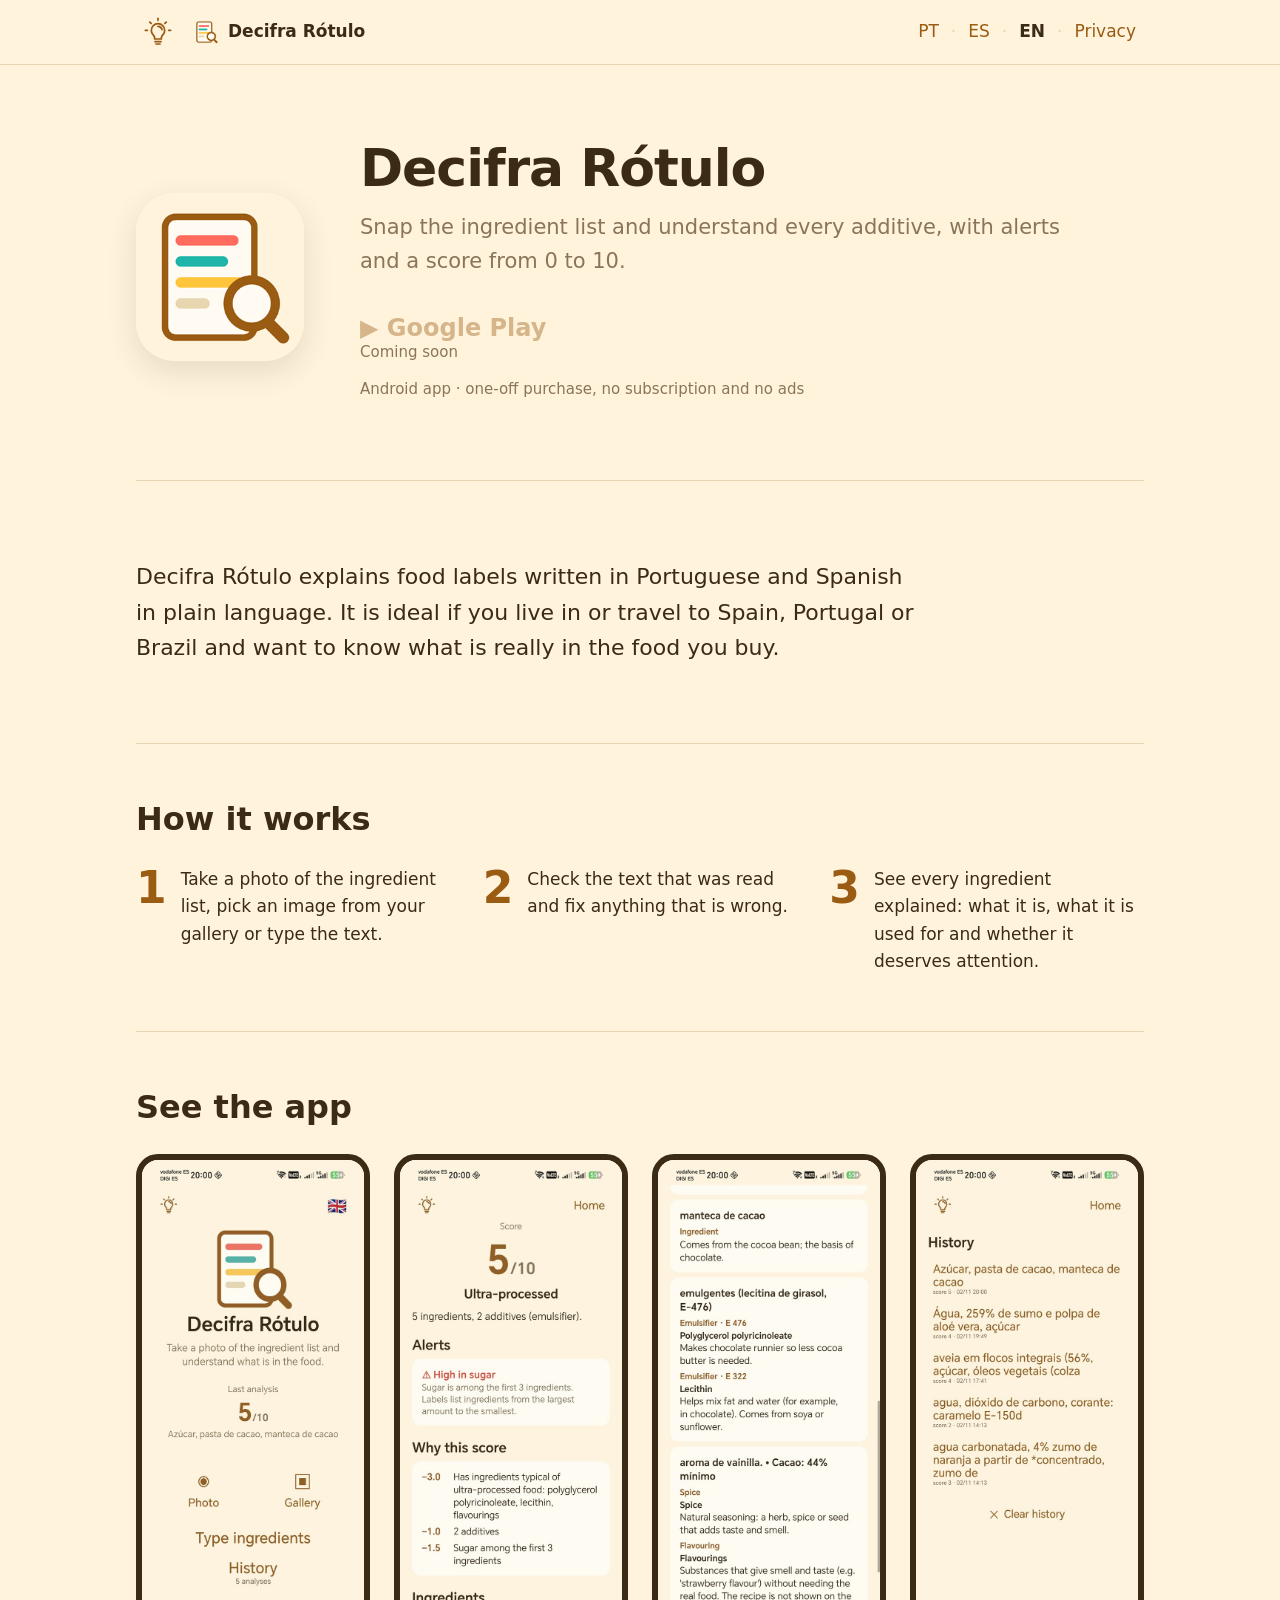
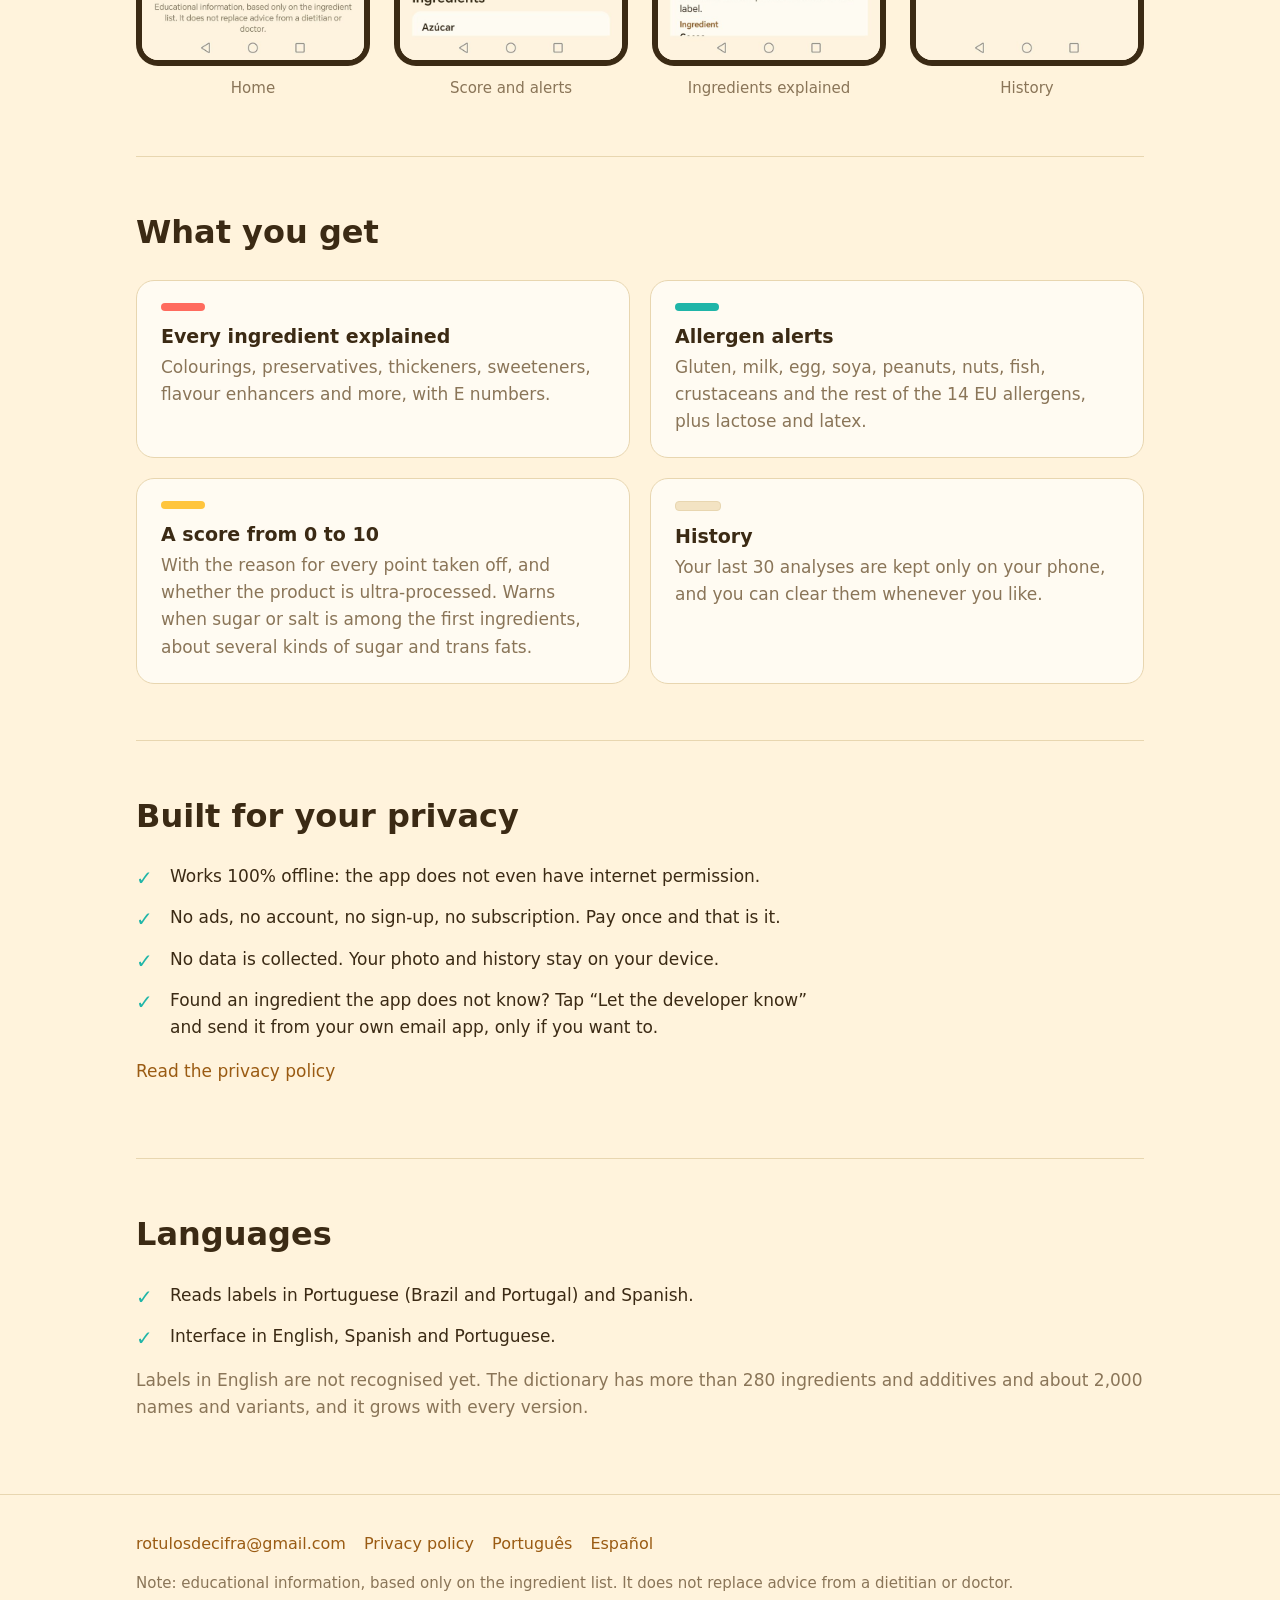
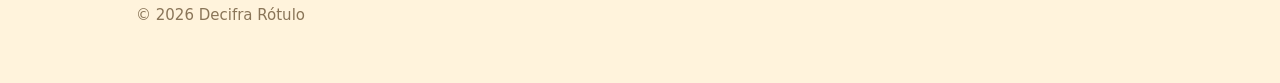
==== en.html @ 1a24a3f2 "Add files via upload" ====
<!doctype html>
<html lang="en">
<head>
<meta charset="utf-8">
<meta name="viewport" content="width=device-width, initial-scale=1">
<title>Decifra Rótulo: understand the ingredients</title>
<meta name="description" content="Snap the ingredient list and understand every additive, with allergen alerts and a score from 0 to 10. Works offline and collects no data.">
<meta property="og:title" content="Decifra Rótulo">
<meta property="og:description" content="Snap the ingredient list and understand every additive, with alerts and a score.">
<meta property="og:image" content="img/destaque-en.png">
<link rel="icon" href="img/favicon.png">
<link rel="apple-touch-icon" href="img/icone-180.png">
<link rel="alternate" hreflang="pt" href="index.html">
<link rel="alternate" hreflang="es" href="es.html">
<link rel="stylesheet" href="style.css">
<script src="tema.js"></script>
</head>
<body>
<header>
  <div class="wrap bar">
    <button class="lamp" type="button" aria-label="Switch light/dark theme" title="Switch theme">
      <svg viewBox="0 0 48 48" aria-hidden="true"><path d="M19,34.5L19,33C19,30.5 17.5,29 16,27.3C14.5,25.6 14,23.6 14,21.5C14,15.7 18.5,11.5 24,11.5C29.5,11.5 34,15.7 34,21.5C34,23.6 33.5,25.6 32,27.3C30.5,29 29,30.5 29,33L29,34.5Z"/><path d="M19.5,38.5H28.5 M21,42H27"/><path class="rays" d="M24,15.5C26.9,15.5 29.4,17.6 30,20.4 M24,3.5V6.5 M11.6,9.1L13.7,11.2 M36.4,9.1L34.3,11.2 M5,21.5H8 M40,21.5H43"/></svg>
    </button>
    <a class="brand" href="en.html"><img src="img/icone-180.png" alt=""><span>Decifra Rótulo</span></a>
    <nav aria-label="Language and pages">
      <a href="index.html" lang="pt">PT</a><span class="sep">·</span>
      <a href="es.html" lang="es">ES</a><span class="sep">·</span>
      <a href="en.html" aria-current="page" lang="en">EN</a><span class="sep">·</span>
      <a href="privacidade.html#en">Privacy</a>
    </nav>
  </div>
</header>

<main class="wrap">
  <div class="hero">
    <img class="hero-logo" src="img/icone.png" alt="Decifra Rótulo icon">
    <div class="hero-text">
      <h1>Decifra Rótulo</h1>
      <p class="lead">Snap the ingredient list and understand every additive, with alerts and a score from 0 to 10.</p>
      <a class="play" aria-disabled="true"><span>▶ Google Play</span><small>Coming soon</small></a>
      <p class="price">Android app · one-off purchase, no subscription and no ads</p>
    </div>
  </div>

  <section>
    <p class="intro">Decifra Rótulo explains food labels written in Portuguese and Spanish in plain language. It is ideal if you live in or travel to Spain, Portugal or Brazil and want to know what is really in the food you buy.</p>
  </section>

  <section>
    <h2>How it works</h2>
    <ol class="steps">
      <li><b>1</b><span>Take a photo of the ingredient list, pick an image from your gallery or type the text.</span></li>
      <li><b>2</b><span>Check the text that was read and fix anything that is wrong.</span></li>
      <li><b>3</b><span>See every ingredient explained: what it is, what it is used for and whether it deserves attention.</span></li>
    </ol>
  </section>

  <section>
    <h2>See the app</h2>
    <ul class="shots">
      <li><figure><img src="img/en-1-inicio.jpg" alt="App home screen" loading="lazy" width="600" height="1313"><figcaption>Home</figcaption></figure></li>
      <li><figure><img src="img/en-2-resultado.jpg" alt="Result with the score, alerts and the reason for every point taken off" loading="lazy" width="600" height="1313"><figcaption>Score and alerts</figcaption></figure></li>
      <li><figure><img src="img/en-3-ingredientes.jpg" alt="Ingredients explained" loading="lazy" width="600" height="1313"><figcaption>Ingredients explained</figcaption></figure></li>
      <li><figure><img src="img/en-4-historico.jpg" alt="Analysis history" loading="lazy" width="600" height="1313"><figcaption>History</figcaption></figure></li>
    </ul>
  </section>

  <section>
    <h2>What you get</h2>
    <div class="cards">
      <div class="card"><h3>Every ingredient explained</h3><p>Colourings, preservatives, thickeners, sweeteners, flavour enhancers and more, with E numbers.</p></div>
      <div class="card"><h3>Allergen alerts</h3><p>Gluten, milk, egg, soya, peanuts, nuts, fish, crustaceans and the rest of the 14 EU allergens, plus lactose and latex.</p></div>
      <div class="card"><h3>A score from 0 to 10</h3><p>With the reason for every point taken off, and whether the product is ultra-processed. Warns when sugar or salt is among the first ingredients, about several kinds of sugar and trans fats.</p></div>
      <div class="card"><h3>History</h3><p>Your last 30 analyses are kept only on your phone, and you can clear them whenever you like.</p></div>
    </div>
  </section>

  <section>
    <h2>Built for your privacy</h2>
    <ul class="checks">
      <li>Works 100% offline: the app does not even have internet permission.</li>
      <li>No ads, no account, no sign-up, no subscription. Pay once and that is it.</li>
      <li>No data is collected. Your photo and history stay on your device.</li>
      <li>Found an ingredient the app does not know? Tap “Let the developer know” and send it from your own email app, only if you want to.</li>
    </ul>
    <p class="note"><a href="privacidade.html#en">Read the privacy policy</a></p>
  </section>

  <section>
    <h2>Languages</h2>
    <ul class="checks">
      <li>Reads labels in Portuguese (Brazil and Portugal) and Spanish.</li>
      <li>Interface in English, Spanish and Portuguese.</li>
    </ul>
    <p class="note">Labels in English are not recognised yet. The dictionary has more than 280 ingredients and additives and about 2,000 names and variants, and it grows with every version.</p>
  </section>
</main>

<footer>
  <div class="wrap">
    <div class="links">
      <a href="mailto:rotulosdecifra@gmail.com">rotulosdecifra@gmail.com</a>
      <a href="privacidade.html#en">Privacy policy</a>
      <a href="index.html" lang="pt">Português</a>
      <a href="es.html" lang="es">Español</a>
    </div>
    <p>Note: educational information, based only on the ingredient list. It does not replace advice from a dietitian or doctor.</p>
    <p>© 2026 Decifra Rótulo</p>
  </div>
</footer>
</body>
</html>
---- style.css ----
/* Paleta do app (skill estilo-visual-apps): creme/caramelo no claro, marrom quente no escuro. */
:root {
  --bg: #FFF3DC;
  --surface: #FFFBF2;
  --text: #3B2A14;
  --muted: #8A7558;
  --accent: #9A5B13;
  --line: #E8D6B0;
  --soft: #F3E3C3;
  --ripple: rgba(154, 91, 19, .12);
  --coral: #FF6B5E;
  --teal: #1FB5A8;
  --yellow: #FFC53D;
  color-scheme: light;
}
@media (prefers-color-scheme: dark) {
  :root:not([data-theme="light"]) {
    --bg: #1A140D;
    --surface: #241C13;
    --text: #F5E9D3;
    --muted: #A8977C;
    --accent: #E9B872;
    --line: #3A2E20;
    --soft: #2F251A;
    --ripple: rgba(233, 184, 114, .14);
    color-scheme: dark;
  }
}
:root[data-theme="dark"] {
  --bg: #1A140D;
  --surface: #241C13;
  --text: #F5E9D3;
  --muted: #A8977C;
  --accent: #E9B872;
  --line: #3A2E20;
  --soft: #2F251A;
  --ripple: rgba(233, 184, 114, .14);
  color-scheme: dark;
}

* { box-sizing: border-box; }
html { scroll-behavior: smooth; }
body {
  margin: 0;
  background: var(--bg);
  color: var(--text);
  font: 17px/1.6 system-ui, -apple-system, "Segoe UI", Roboto, "Helvetica Neue", Arial, sans-serif;
  -webkit-font-smoothing: antialiased;
}
img { max-width: 100%; display: block; }
a { color: var(--accent); text-decoration: none; }
a:hover { text-decoration: underline; }
h1, h2, h3 { line-height: 1.2; margin: 0; }
.wrap { max-width: 1040px; margin: 0 auto; padding: 0 16px; }

/* Cabeçalho: lâmpada à esquerda, idiomas e privacidade à direita, tudo só texto. */
header { border-bottom: 1px solid var(--line); }
.bar { display: flex; align-items: center; gap: 12px; height: 64px; }
.lamp {
  width: 44px; height: 44px; padding: 6px; border: 0; border-radius: 50%;
  background: none; color: var(--accent); cursor: pointer;
}
.lamp:hover { background: var(--ripple); }
.lamp svg { width: 100%; height: 100%; fill: none; stroke: currentColor; stroke-width: 2.6; stroke-linecap: round; stroke-linejoin: round; }
.lamp .rays { display: none; }
.lamp.on .rays { display: inline; }
.brand { display: flex; align-items: center; gap: 8px; font-weight: 700; color: var(--text); }
.brand:hover { text-decoration: none; }
.brand img { width: 28px; height: 28px; border-radius: 7px; }
nav { margin-left: auto; display: flex; align-items: center; gap: 4px; font-weight: 500; }
nav a { padding: 8px 8px; border-radius: 8px; }
nav a:hover { background: var(--ripple); text-decoration: none; }
nav a[aria-current] { color: var(--text); font-weight: 700; }
nav .sep { color: var(--line); }

/* Topo */
.hero { display: flex; align-items: center; gap: 56px; padding: 72px 0 64px; }
.hero-text { flex: 1; }
.hero-logo { width: 168px; height: 168px; border-radius: 38px; box-shadow: 0 10px 30px rgba(59, 42, 20, .12); }
.hero h1 { font-size: 52px; letter-spacing: -.02em; }
.lead { font-size: 21px; color: var(--muted); margin: 12px 0 28px; max-width: 34em; }
.play {
  display: inline-flex; flex-direction: column; align-items: flex-start;
  padding: 6px 0; color: var(--accent); font-size: 24px; font-weight: 600; line-height: 1.25;
}
.play small { font-size: 15px; font-weight: 400; color: var(--muted); }
.play[aria-disabled="true"] { cursor: default; }
.play[aria-disabled="true"] span { opacity: .4; }
.price { margin-top: 10px; font-size: 15px; color: var(--muted); }

section { padding: 56px 0; border-top: 1px solid var(--line); }
section h2 { font-size: 32px; margin-bottom: 28px; }
.intro { font-size: 22px; max-width: 36em; }
.intro q { quotes: "“" "”"; }

/* Como funciona */
.steps { display: grid; grid-template-columns: repeat(3, 1fr); gap: 32px; list-style: none; padding: 0; margin: 0; }
.steps li { display: flex; gap: 14px; }
.steps b { font-size: 44px; line-height: 1; color: var(--accent); }

/* Capturas: celulares lado a lado; no telefone, rolam de lado. */
.shots { display: grid; grid-template-columns: repeat(4, 1fr); gap: 24px; margin: 0; padding: 0; list-style: none; }
.shots figure { margin: 0; text-align: center; }
.shots img {
  width: 100%; height: auto; aspect-ratio: 600 / 1313; border-radius: 22px;
  border: 6px solid var(--text); background: var(--surface);
}
.shots figcaption { margin-top: 10px; color: var(--muted); font-size: 15px; }

/* Recursos: as barrinhas repetem as linhas coloridas do ícone. */
.cards { display: grid; grid-template-columns: repeat(2, 1fr); gap: 20px; }
.card { background: var(--surface); border: 1px solid var(--line); border-radius: 18px; padding: 22px 24px; }
.card::before { content: ""; display: block; width: 44px; height: 8px; border-radius: 4px; background: var(--accent); margin-bottom: 14px; }
.card:nth-child(1)::before { background: var(--coral); }
.card:nth-child(2)::before { background: var(--teal); }
.card:nth-child(3)::before { background: var(--yellow); }
.card:nth-child(4)::before { background: var(--soft); border: 1px solid var(--line); }
.card h3 { font-size: 19px; margin-bottom: 6px; }
.card p { margin: 0; color: var(--muted); }

.checks { list-style: none; padding: 0; margin: 0; display: grid; gap: 14px; max-width: 40em; }
.checks li { padding-left: 34px; position: relative; }
.checks li::before { content: "✓"; position: absolute; left: 0; top: -1px; color: var(--teal); font-weight: 700; font-size: 20px; }
.note { color: var(--muted); }

footer { border-top: 1px solid var(--line); padding: 36px 0 48px; color: var(--muted); font-size: 15px; }
footer p { margin: 0 0 8px; }
footer .links { display: flex; flex-wrap: wrap; gap: 6px 18px; margin-bottom: 14px; font-size: 16px; }

/* Política de privacidade */
.policy { max-width: 46em; }
.policy h2 { font-size: 28px; margin-bottom: 4px; }
.policy .date { color: var(--muted); margin: 0 0 18px; }
.policy ul { padding-left: 20px; }
.policy li { margin-bottom: 12px; }
.langjump { display: flex; gap: 18px; padding: 24px 0 0; font-weight: 500; }

@media (max-width: 820px) {
  .hero { flex-direction: column; align-items: flex-start; gap: 24px; padding: 40px 0; }
  .hero-logo { width: 112px; height: 112px; border-radius: 26px; }
  .hero h1 { font-size: 38px; }
  .lead { font-size: 18px; }
  .steps { grid-template-columns: 1fr; gap: 20px; }
  .cards { grid-template-columns: 1fr; }
  .shots { display: flex; overflow-x: auto; scroll-snap-type: x mandatory; gap: 16px; padding-bottom: 8px; }
  .shots li { flex: 0 0 62%; scroll-snap-align: start; }
  section { padding: 40px 0; }
  section h2 { font-size: 26px; }
  .intro { font-size: 19px; }
}
@media (max-width: 480px) {
  .brand span { display: none; }
  nav { gap: 0; font-size: 15px; }
  nav a { padding: 8px 6px; }
}
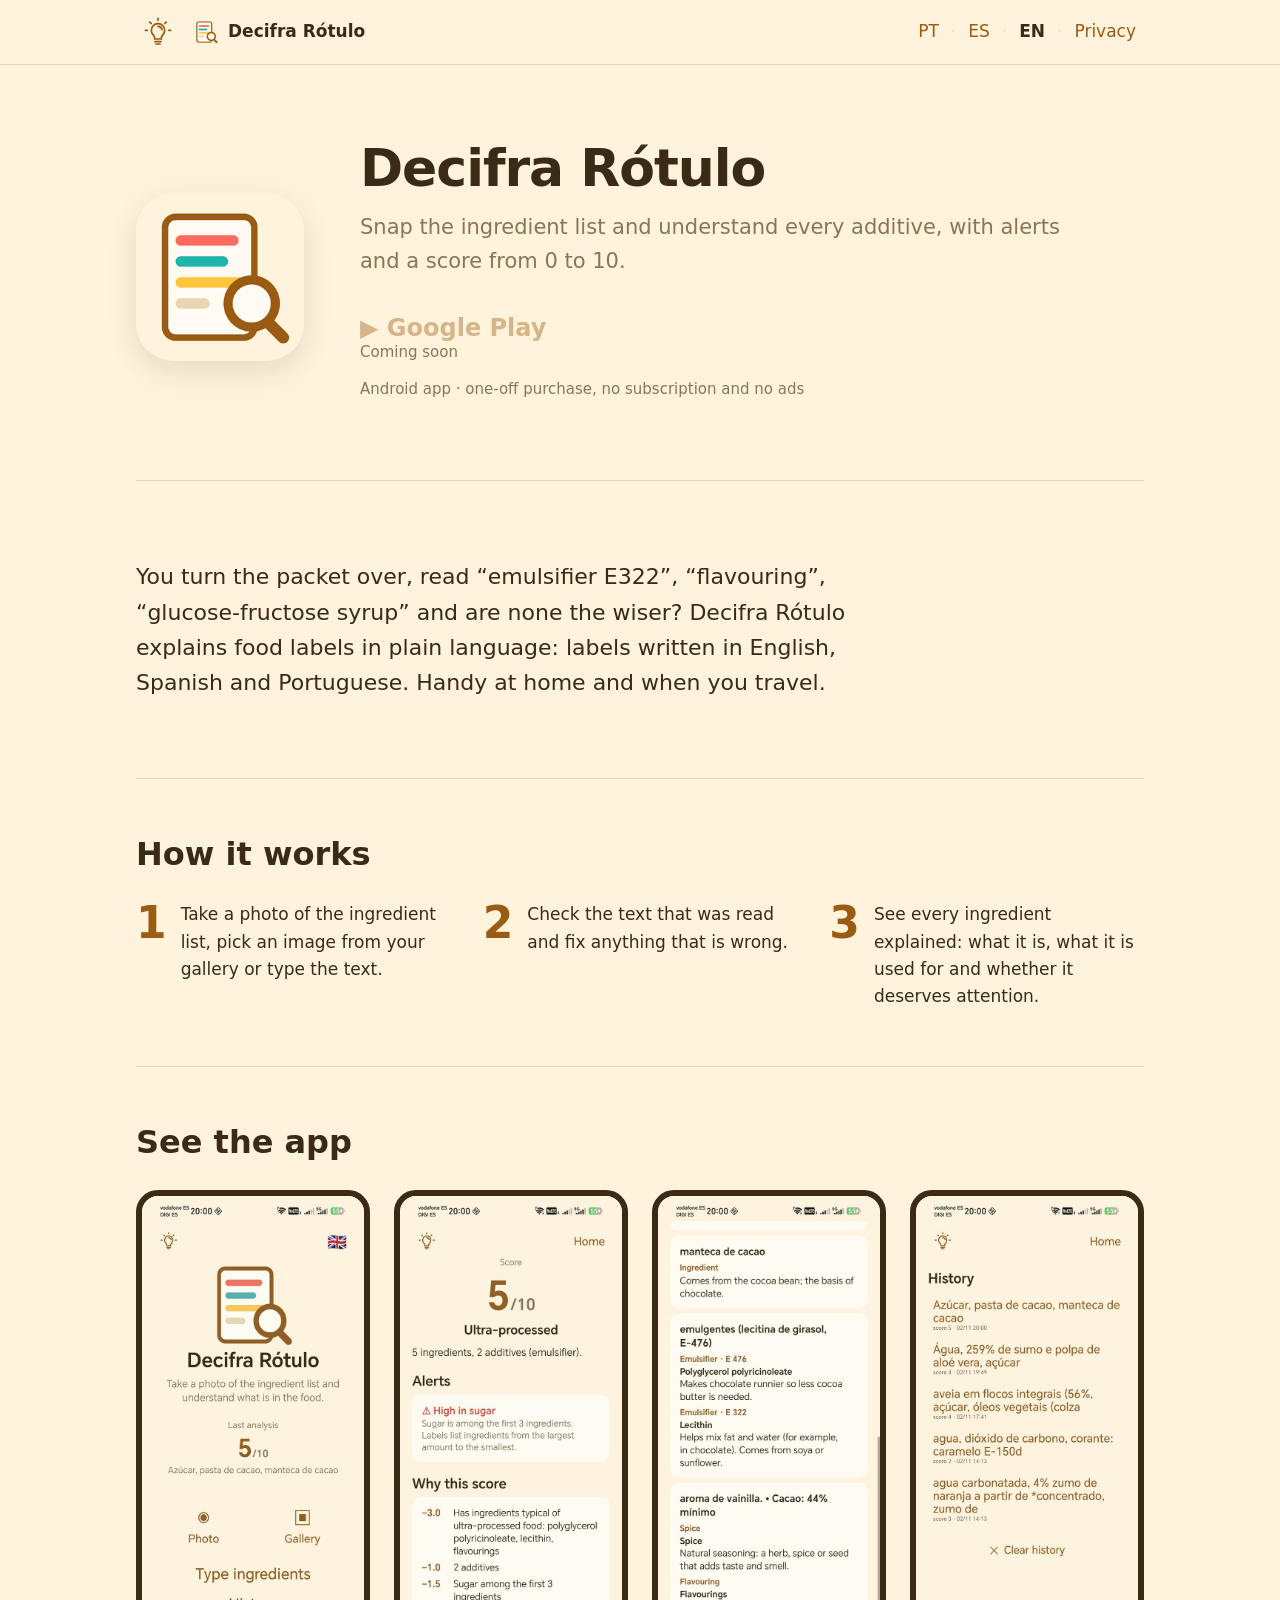
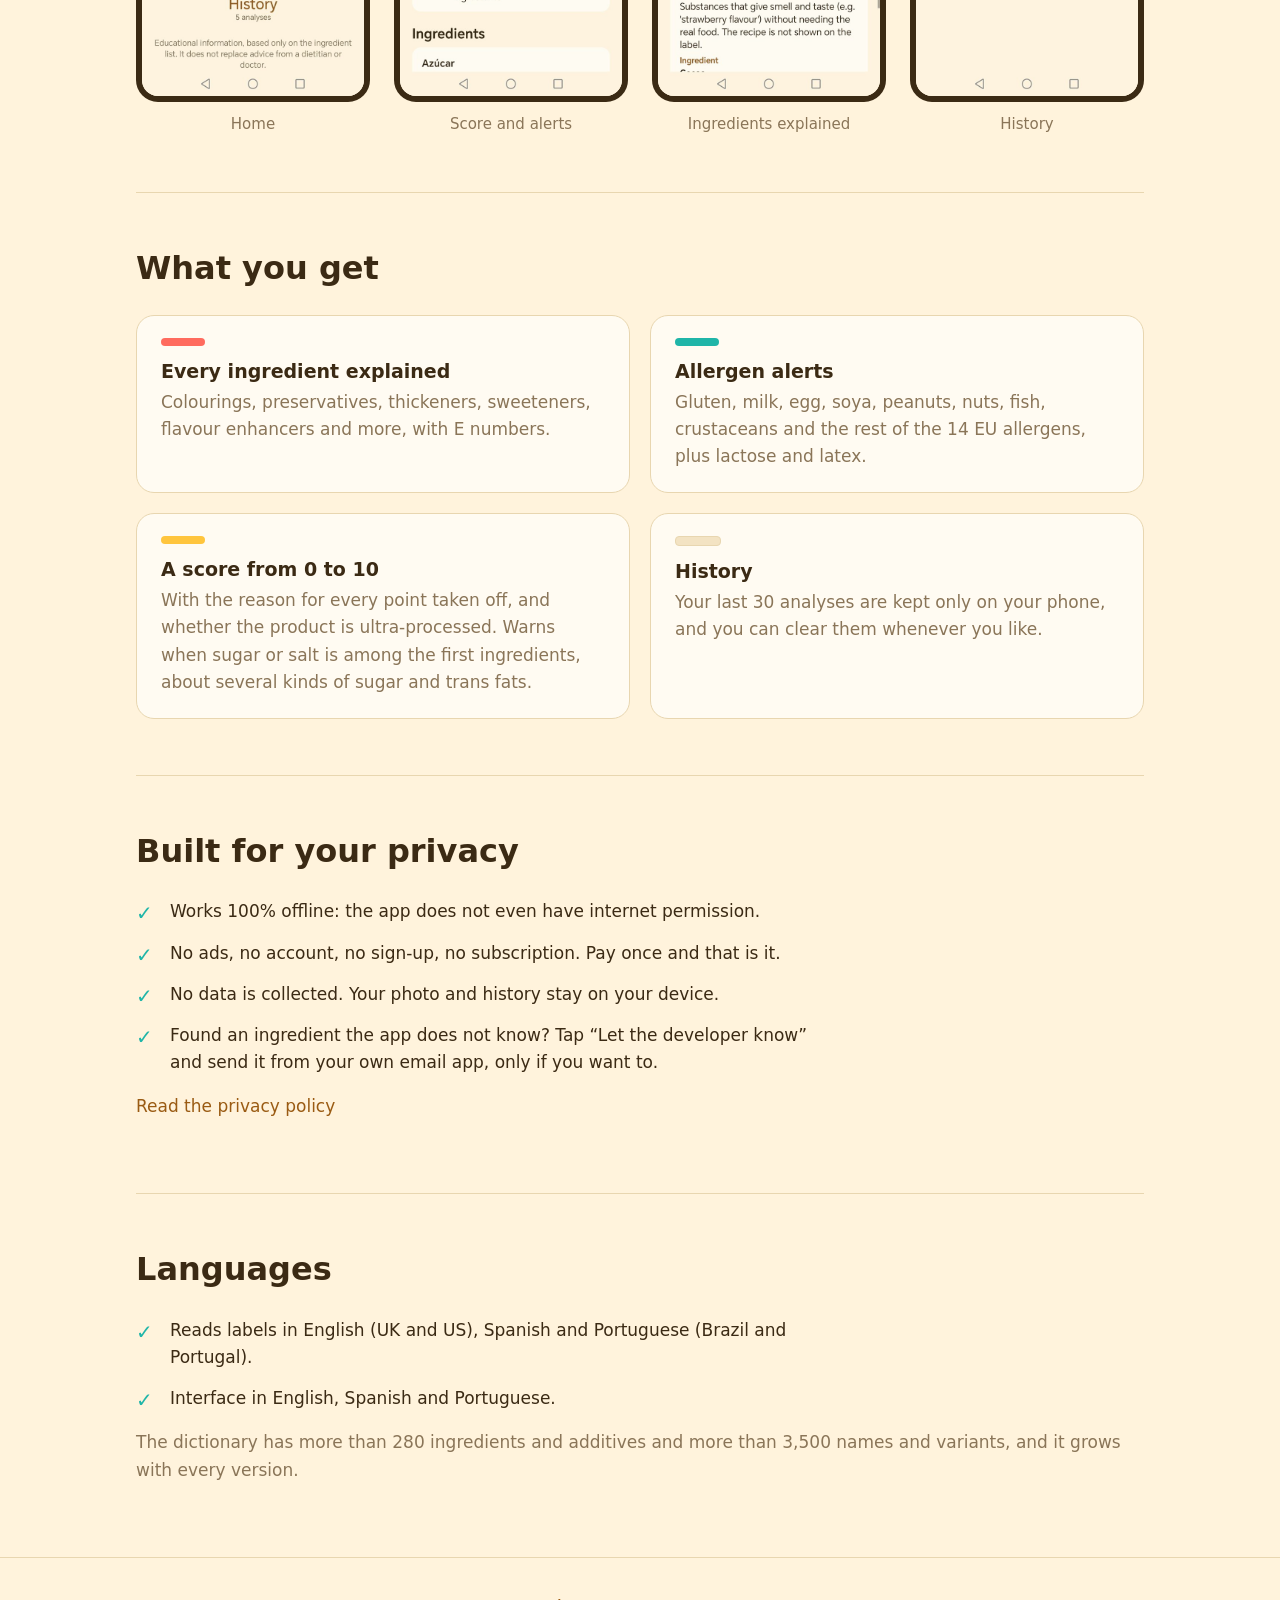
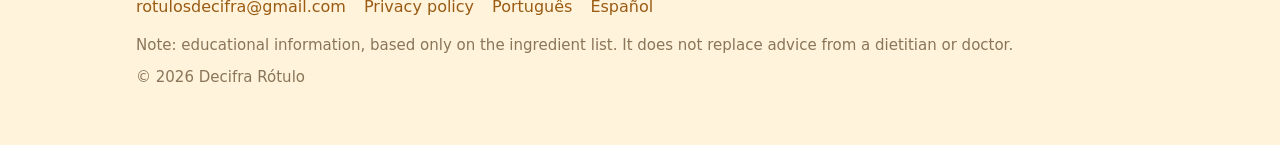
==== commit 96fe5e6d: "Add files via upload" ====
--- a/en.html
+++ b/en.html
@@ -43,7 +43,7 @@
   </div>
 
   <section>
-    <p class="intro">Decifra Rótulo explains food labels written in Portuguese and Spanish in plain language. It is ideal if you live in or travel to Spain, Portugal or Brazil and want to know what is really in the food you buy.</p>
+    <p class="intro">You turn the packet over, read <q>emulsifier E322</q>, <q>flavouring</q>, <q>glucose-fructose syrup</q> and are none the wiser? Decifra Rótulo explains food labels in plain language: labels written in English, Spanish and Portuguese. Handy at home and when you travel.</p>
   </section>
 
   <section>
@@ -89,10 +89,10 @@
   <section>
     <h2>Languages</h2>
     <ul class="checks">
-      <li>Reads labels in Portuguese (Brazil and Portugal) and Spanish.</li>
+      <li>Reads labels in English (UK and US), Spanish and Portuguese (Brazil and Portugal).</li>
       <li>Interface in English, Spanish and Portuguese.</li>
     </ul>
-    <p class="note">Labels in English are not recognised yet. The dictionary has more than 280 ingredients and additives and about 2,000 names and variants, and it grows with every version.</p>
+    <p class="note">The dictionary has more than 280 ingredients and additives and more than 3,500 names and variants, and it grows with every version.</p>
   </section>
 </main>
 
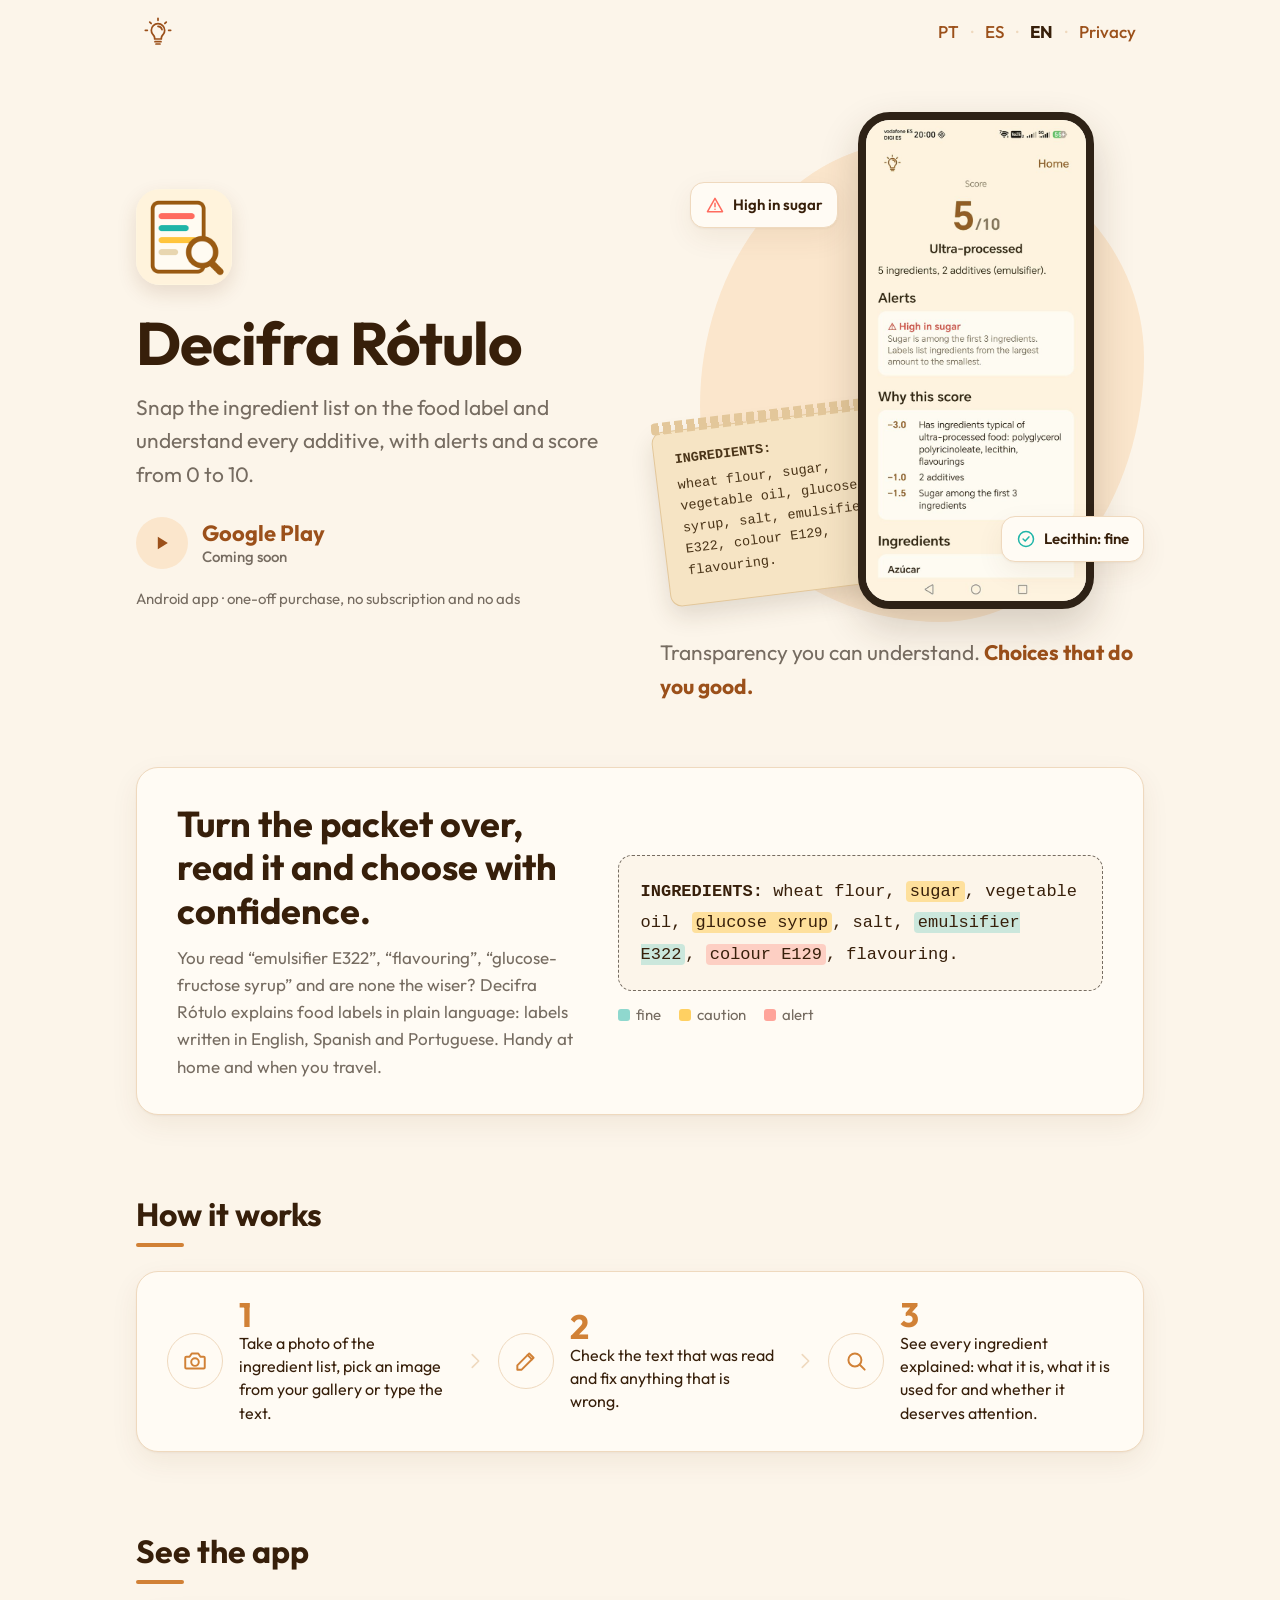
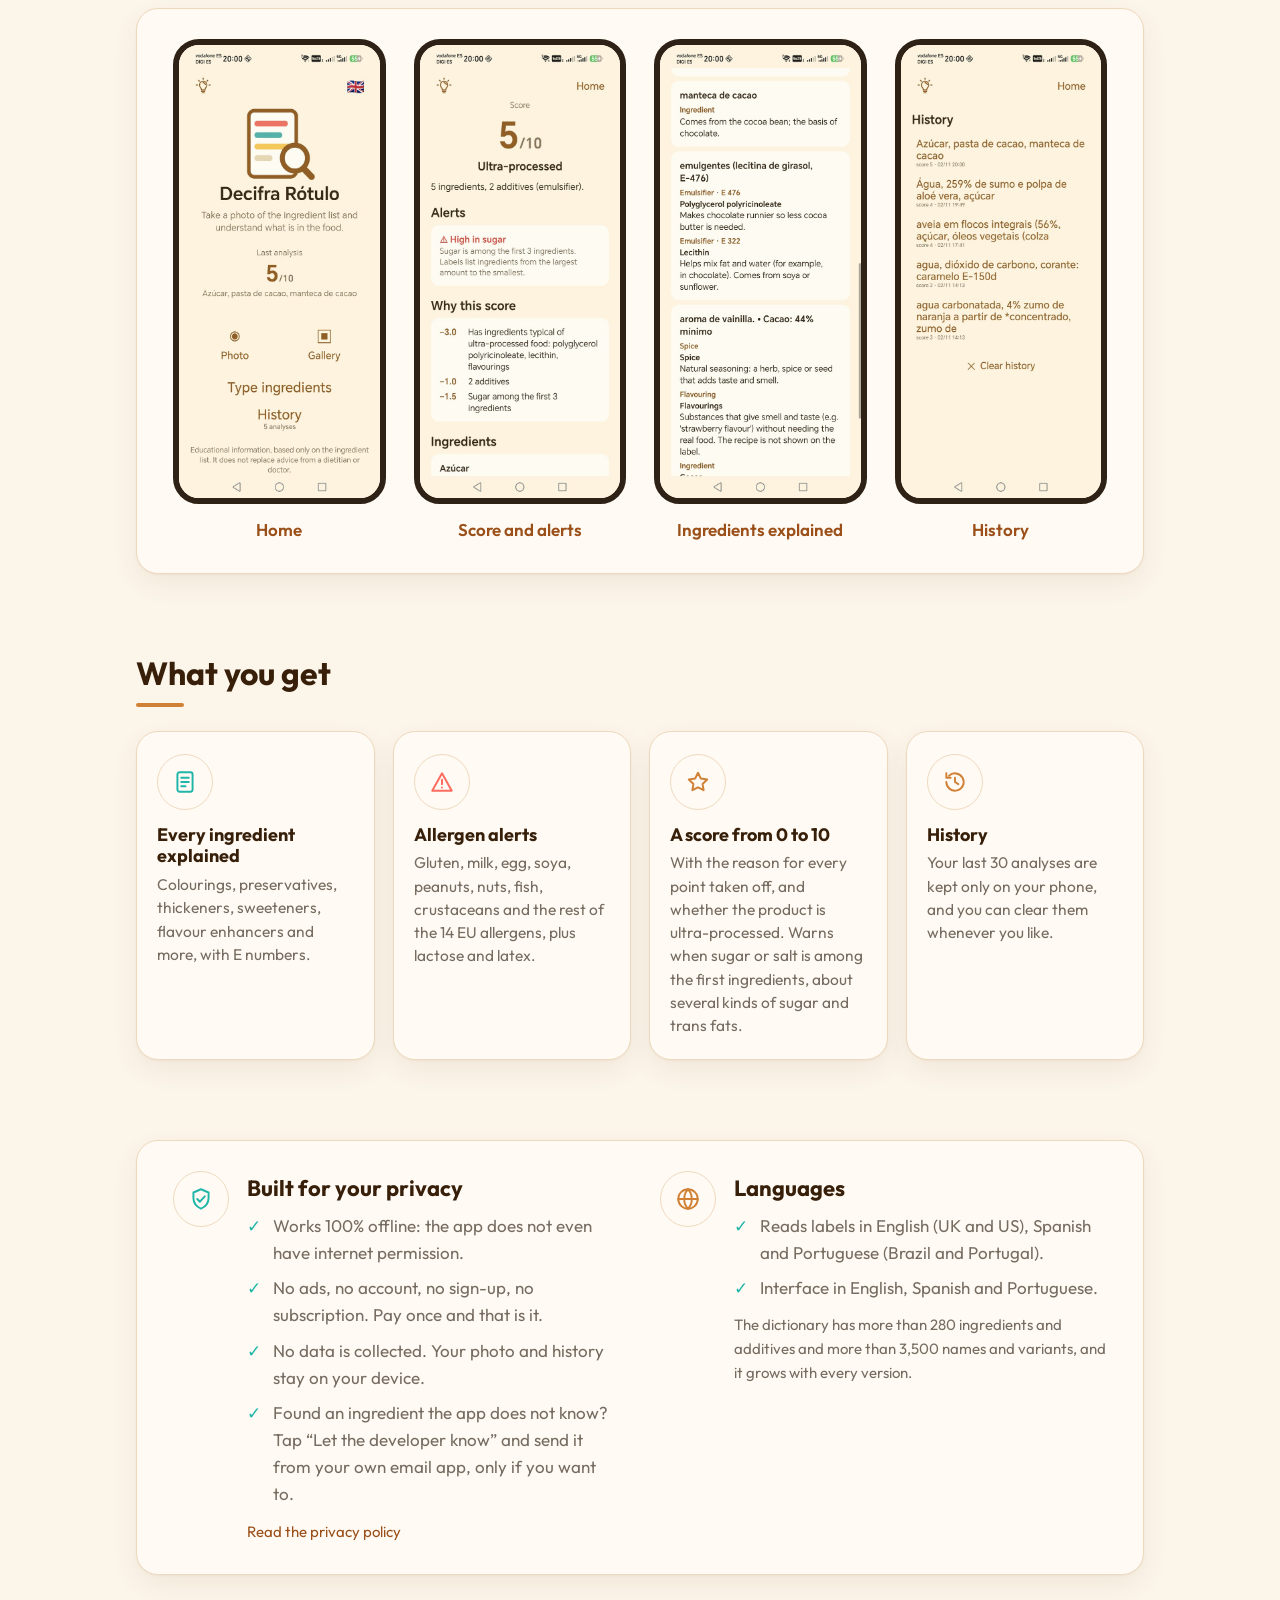
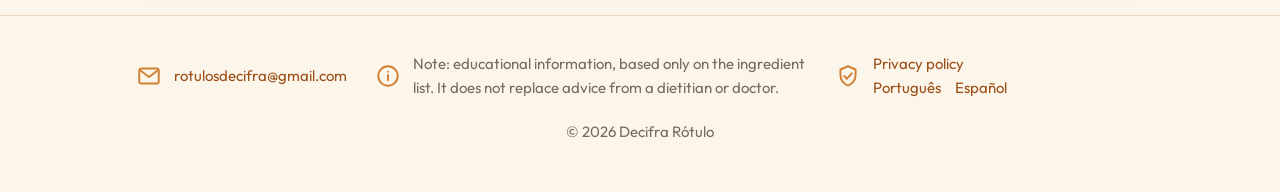
==== commit a28d2ae7: "Add files via upload" ====
--- a/en.html
+++ b/en.html
@@ -3,27 +3,73 @@
 <head>
 <meta charset="utf-8">
 <meta name="viewport" content="width=device-width, initial-scale=1">
-<title>Decifra Rótulo: understand the ingredients</title>
-<meta name="description" content="Snap the ingredient list and understand every additive, with allergen alerts and a score from 0 to 10. Works offline and collects no data.">
-<meta property="og:title" content="Decifra Rótulo">
+<title>Decifra Rótulo: app that explains food ingredients and E numbers</title>
+<meta name="description" content="Snap the food label and understand every ingredient and additive (E numbers), with allergen alerts, ultra-processed warnings and a 0–10 score. Works offline.">
+<link rel="canonical" href="https://saldanhaapps.github.io/decifrarotulo/en.html">
+<link rel="alternate" hreflang="pt" href="https://saldanhaapps.github.io/decifrarotulo/">
+<link rel="alternate" hreflang="es" href="https://saldanhaapps.github.io/decifrarotulo/es.html">
+<link rel="alternate" hreflang="en" href="https://saldanhaapps.github.io/decifrarotulo/en.html">
+<link rel="alternate" hreflang="x-default" href="https://saldanhaapps.github.io/decifrarotulo/en.html">
+<meta name="theme-color" content="#FCF5EA">
+<meta property="og:type" content="website">
+<meta property="og:site_name" content="Decifra Rótulo">
+<meta property="og:url" content="https://saldanhaapps.github.io/decifrarotulo/en.html">
+<meta property="og:locale" content="en_GB">
+<meta property="og:locale:alternate" content="pt_BR">
+<meta property="og:locale:alternate" content="es_ES">
+<meta property="og:title" content="Decifra Rótulo: understand what's on the food label">
 <meta property="og:description" content="Snap the ingredient list and understand every additive, with alerts and a score.">
-<meta property="og:image" content="img/destaque-en.png">
+<meta property="og:image" content="https://saldanhaapps.github.io/decifrarotulo/img/destaque-en.png">
+<meta property="og:image:width" content="1024">
+<meta property="og:image:height" content="500">
+<meta property="og:image:alt" content="Decifra Rótulo icon and app name">
+<meta name="twitter:card" content="summary_large_image">
 <link rel="icon" href="img/favicon.png">
 <link rel="apple-touch-icon" href="img/icone-180.png">
-<link rel="alternate" hreflang="pt" href="index.html">
-<link rel="alternate" hreflang="es" href="es.html">
+<link rel="preload" href="fonts/outfit.woff2" as="font" type="font/woff2" crossorigin>
 <link rel="stylesheet" href="style.css">
+<link rel="stylesheet" href="home.css">
 <script src="tema.js"></script>
+<script type="application/ld+json">
+{
+  "@context": "https://schema.org",
+  "@type": "MobileApplication",
+  "name": "Decifra Rótulo",
+  "url": "https://saldanhaapps.github.io/decifrarotulo/en.html",
+  "image": "https://saldanhaapps.github.io/decifrarotulo/img/icone.png",
+  "description": "Snap the ingredient list and understand every additive, with allergen alerts and a score from 0 to 10. Works offline and collects no data.",
+  "operatingSystem": "Android",
+  "applicationCategory": "HealthApplication",
+  "inLanguage": ["en", "pt-BR", "es"],
+  "author": { "@type": "Organization", "name": "Decifra Rótulo", "email": "rotulosdecifra@gmail.com" }
+}
+</script>
 </head>
-<body>
+<body class="home">
+<svg width="0" height="0" style="position:absolute" aria-hidden="true">
+  <symbol id="i-play" viewBox="0 0 24 24"><path d="M7 4.5v15l12-7.5z"/></symbol>
+  <symbol id="i-camera" viewBox="0 0 24 24"><path d="M4 8h3l2-3h6l2 3h3a1 1 0 0 1 1 1v9a1 1 0 0 1-1 1H4a1 1 0 0 1-1-1V9a1 1 0 0 1 1-1z"/><circle cx="12" cy="13" r="3.5"/></symbol>
+  <symbol id="i-edit" viewBox="0 0 24 24"><path d="M4 20h4L19 9l-4-4L4 16z"/><path d="M13.5 6.5l4 4"/></symbol>
+  <symbol id="i-search" viewBox="0 0 24 24"><circle cx="11" cy="11" r="6"/><path d="M15.5 15.5L20 20"/></symbol>
+  <symbol id="i-list" viewBox="0 0 24 24"><rect x="5" y="3" width="14" height="18" rx="2"/><path d="M8.5 8h7M8.5 12h7M8.5 16h4"/></symbol>
+  <symbol id="i-alert" viewBox="0 0 24 24"><path d="M12 4L21 20H3z"/><path d="M12 10v4M12 17v.01"/></symbol>
+  <symbol id="i-star" viewBox="0 0 24 24"><path d="M12 3.5l2.6 5.3 5.9.9-4.3 4.1 1 5.8L12 16.9l-5.2 2.7 1-5.8-4.3-4.1 5.9-.9z"/></symbol>
+  <symbol id="i-history" viewBox="0 0 24 24"><path d="M4 12a8 8 0 1 0 2.4-5.7"/><path d="M4 4v4h4"/><path d="M12 8v4l3 2"/></symbol>
+  <symbol id="i-shield" viewBox="0 0 24 24"><path d="M12 3l7 3v5c0 4.5-3 8-7 10-4-2-7-5.5-7-10V6z"/><path d="M8.5 12l2.5 2.5 4.5-5"/></symbol>
+  <symbol id="i-globe" viewBox="0 0 24 24"><circle cx="12" cy="12" r="9"/><path d="M3 12h18M12 3c2.5 2.5 3.5 5.5 3.5 9s-1 6.5-3.5 9c-2.5-2.5-3.5-5.5-3.5-9S9.5 5.5 12 3z"/></symbol>
+  <symbol id="i-mail" viewBox="0 0 24 24"><rect x="3" y="5" width="18" height="14" rx="2"/><path d="M3.5 6.5L12 13l8.5-6.5"/></symbol>
+  <symbol id="i-info" viewBox="0 0 24 24"><circle cx="12" cy="12" r="9"/><path d="M12 11v5M12 8v.01"/></symbol>
+  <symbol id="i-check" viewBox="0 0 24 24"><circle cx="12" cy="12" r="9"/><path d="M8.5 12l2.5 2.5 4.5-5"/></symbol>
+  <symbol id="i-chev" viewBox="0 0 24 24"><path d="M9 5l7 7-7 7"/></symbol>
+</svg>
+
 <header>
   <div class="wrap bar">
     <button class="lamp" type="button" aria-label="Switch light/dark theme" title="Switch theme">
       <svg viewBox="0 0 48 48" aria-hidden="true"><path d="M19,34.5L19,33C19,30.5 17.5,29 16,27.3C14.5,25.6 14,23.6 14,21.5C14,15.7 18.5,11.5 24,11.5C29.5,11.5 34,15.7 34,21.5C34,23.6 33.5,25.6 32,27.3C30.5,29 29,30.5 29,33L29,34.5Z"/><path d="M19.5,38.5H28.5 M21,42H27"/><path class="rays" d="M24,15.5C26.9,15.5 29.4,17.6 30,20.4 M24,3.5V6.5 M11.6,9.1L13.7,11.2 M36.4,9.1L34.3,11.2 M5,21.5H8 M40,21.5H43"/></svg>
     </button>
-    <a class="brand" href="en.html"><img src="img/icone-180.png" alt=""><span>Decifra Rótulo</span></a>
     <nav aria-label="Language and pages">
-      <a href="index.html" lang="pt">PT</a><span class="sep">·</span>
+      <a href="./" lang="pt">PT</a><span class="sep">·</span>
       <a href="es.html" lang="es">ES</a><span class="sep">·</span>
       <a href="en.html" aria-current="page" lang="en">EN</a><span class="sep">·</span>
       <a href="privacidade.html#en">Privacy</a>
@@ -32,32 +78,53 @@
 </header>
 
 <main class="wrap">
-  <div class="hero">
-    <img class="hero-logo" src="img/icone.png" alt="Decifra Rótulo icon">
-    <div class="hero-text">
+  <div class="d-hero">
+    <div>
+      <img class="logo" src="img/icone.png" alt="Decifra Rótulo icon" width="96" height="96">
       <h1>Decifra Rótulo</h1>
-      <p class="lead">Snap the ingredient list and understand every additive, with alerts and a score from 0 to 10.</p>
-      <a class="play" aria-disabled="true"><span>▶ Google Play</span><small>Coming soon</small></a>
+      <p class="lead">Snap the ingredient list on the food label and understand every additive, with alerts and a score from 0 to 10.</p>
+      <a class="gp" aria-disabled="true"><span class="bub"><svg class="ic"><use href="#i-play"/></svg></span><span>Google Play<small>Coming soon</small></span></a>
       <p class="price">Android app · one-off purchase, no subscription and no ads</p>
+    </div>
+    <div>
+      <div class="stage" aria-hidden="true">
+        <span class="blob"></span>
+        <div class="pack"><b>INGREDIENTS:</b>wheat flour, sugar, vegetable oil, glucose syrup, salt, emulsifier E322, colour E129, flavouring.</div>
+        <div class="phone"><img src="img/en-2-resultado.jpg" alt="" width="600" height="1313"></div>
+        <span class="chip c1"><svg class="ic"><use href="#i-alert"/></svg><span>High in sugar</span></span>
+        <span class="chip c2"><svg class="ic"><use href="#i-check"/></svg><span>Lecithin: fine</span></span>
+      </div>
+      <p class="slogan">Transparency you can understand. <b>Choices that do you good.</b></p>
     </div>
   </div>
 
   <section>
-    <p class="intro">You turn the packet over, read <q>emulsifier E322</q>, <q>flavouring</q>, <q>glucose-fructose syrup</q> and are none the wiser? Decifra Rótulo explains food labels in plain language: labels written in English, Spanish and Portuguese. Handy at home and when you travel.</p>
+    <div class="box pacote">
+      <div>
+        <h2>Turn the packet over, read it and choose with confidence.</h2>
+        <p>You read <q>emulsifier E322</q>, <q>flavouring</q>, <q>glucose-fructose syrup</q> and are none the wiser? Decifra Rótulo explains food labels in plain language: labels written in English, Spanish and Portuguese. Handy at home and when you travel.</p>
+      </div>
+      <div>
+        <div class="label"><b>INGREDIENTS:</b> wheat flour, <span class="mk warn">sugar</span>, vegetable oil, <span class="mk warn">glucose syrup</span>, salt, <span class="mk ok">emulsifier E322</span>, <span class="mk alert">colour E129</span>, flavouring.</div>
+        <div class="legend"><span><i class="ok"></i>fine</span><span><i class="warn"></i>caution</span><span><i class="alert"></i>alert</span></div>
+      </div>
+    </div>
   </section>
 
   <section>
-    <h2>How it works</h2>
-    <ol class="steps">
-      <li><b>1</b><span>Take a photo of the ingredient list, pick an image from your gallery or type the text.</span></li>
-      <li><b>2</b><span>Check the text that was read and fix anything that is wrong.</span></li>
-      <li><b>3</b><span>See every ingredient explained: what it is, what it is used for and whether it deserves attention.</span></li>
+    <h2 class="sh">How it works</h2>
+    <ol class="box passos">
+      <li><span class="bub"><svg class="ic"><use href="#i-camera"/></svg></span><p><span class="n">1</span>Take a photo of the ingredient list, pick an image from your gallery or type the text.</p></li>
+      <li aria-hidden="true"><svg class="ic seta"><use href="#i-chev"/></svg></li>
+      <li><span class="bub"><svg class="ic"><use href="#i-edit"/></svg></span><p><span class="n">2</span>Check the text that was read and fix anything that is wrong.</p></li>
+      <li aria-hidden="true"><svg class="ic seta"><use href="#i-chev"/></svg></li>
+      <li><span class="bub"><svg class="ic"><use href="#i-search"/></svg></span><p><span class="n">3</span>See every ingredient explained: what it is, what it is used for and whether it deserves attention.</p></li>
     </ol>
   </section>
 
   <section>
-    <h2>See the app</h2>
-    <ul class="shots">
+    <h2 class="sh">See the app</h2>
+    <ul class="box telas">
       <li><figure><img src="img/en-1-inicio.jpg" alt="App home screen" loading="lazy" width="600" height="1313"><figcaption>Home</figcaption></figure></li>
       <li><figure><img src="img/en-2-resultado.jpg" alt="Result with the score, alerts and the reason for every point taken off" loading="lazy" width="600" height="1313"><figcaption>Score and alerts</figcaption></figure></li>
       <li><figure><img src="img/en-3-ingredientes.jpg" alt="Ingredients explained" loading="lazy" width="600" height="1313"><figcaption>Ingredients explained</figcaption></figure></li>
@@ -66,46 +133,53 @@
   </section>
 
   <section>
-    <h2>What you get</h2>
-    <div class="cards">
-      <div class="card"><h3>Every ingredient explained</h3><p>Colourings, preservatives, thickeners, sweeteners, flavour enhancers and more, with E numbers.</p></div>
-      <div class="card"><h3>Allergen alerts</h3><p>Gluten, milk, egg, soya, peanuts, nuts, fish, crustaceans and the rest of the 14 EU allergens, plus lactose and latex.</p></div>
-      <div class="card"><h3>A score from 0 to 10</h3><p>With the reason for every point taken off, and whether the product is ultra-processed. Warns when sugar or salt is among the first ingredients, about several kinds of sugar and trans fats.</p></div>
-      <div class="card"><h3>History</h3><p>Your last 30 analyses are kept only on your phone, and you can clear them whenever you like.</p></div>
+    <h2 class="sh">What you get</h2>
+    <div class="rec">
+      <div class="box"><span class="bub teal"><svg class="ic"><use href="#i-list"/></svg></span><h3>Every ingredient explained</h3><p>Colourings, preservatives, thickeners, sweeteners, flavour enhancers and more, with E numbers.</p></div>
+      <div class="box"><span class="bub coral"><svg class="ic"><use href="#i-alert"/></svg></span><h3>Allergen alerts</h3><p>Gluten, milk, egg, soya, peanuts, nuts, fish, crustaceans and the rest of the 14 EU allergens, plus lactose and latex.</p></div>
+      <div class="box"><span class="bub"><svg class="ic"><use href="#i-star"/></svg></span><h3>A score from 0 to 10</h3><p>With the reason for every point taken off, and whether the product is ultra-processed. Warns when sugar or salt is among the first ingredients, about several kinds of sugar and trans fats.</p></div>
+      <div class="box"><span class="bub"><svg class="ic"><use href="#i-history"/></svg></span><h3>History</h3><p>Your last 30 analyses are kept only on your phone, and you can clear them whenever you like.</p></div>
     </div>
   </section>
 
   <section>
-    <h2>Built for your privacy</h2>
-    <ul class="checks">
-      <li>Works 100% offline: the app does not even have internet permission.</li>
-      <li>No ads, no account, no sign-up, no subscription. Pay once and that is it.</li>
-      <li>No data is collected. Your photo and history stay on your device.</li>
-      <li>Found an ingredient the app does not know? Tap “Let the developer know” and send it from your own email app, only if you want to.</li>
-    </ul>
-    <p class="note"><a href="privacidade.html#en">Read the privacy policy</a></p>
-  </section>
-
-  <section>
-    <h2>Languages</h2>
-    <ul class="checks">
-      <li>Reads labels in English (UK and US), Spanish and Portuguese (Brazil and Portugal).</li>
-      <li>Interface in English, Spanish and Portuguese.</li>
-    </ul>
-    <p class="note">The dictionary has more than 280 ingredients and additives and more than 3,500 names and variants, and it grows with every version.</p>
+    <div class="box duo">
+      <div>
+        <span class="bub teal"><svg class="ic"><use href="#i-shield"/></svg></span>
+        <div>
+          <h2>Built for your privacy</h2>
+          <ul>
+            <li>Works 100% offline: the app does not even have internet permission.</li>
+            <li>No ads, no account, no sign-up, no subscription. Pay once and that is it.</li>
+            <li>No data is collected. Your photo and history stay on your device.</li>
+            <li>Found an ingredient the app does not know? Tap “Let the developer know” and send it from your own email app, only if you want to.</li>
+          </ul>
+          <p class="more"><a href="privacidade.html#en">Read the privacy policy</a></p>
+        </div>
+      </div>
+      <div>
+        <span class="bub"><svg class="ic"><use href="#i-globe"/></svg></span>
+        <div>
+          <h2>Languages</h2>
+          <ul>
+            <li>Reads labels in English (UK and US), Spanish and Portuguese (Brazil and Portugal).</li>
+            <li>Interface in English, Spanish and Portuguese.</li>
+          </ul>
+          <p class="more">The dictionary has more than 280 ingredients and additives and more than 3,500 names and variants, and it grows with every version.</p>
+        </div>
+      </div>
+    </div>
   </section>
 </main>
 
 <footer>
   <div class="wrap">
-    <div class="links">
-      <a href="mailto:rotulosdecifra@gmail.com">rotulosdecifra@gmail.com</a>
-      <a href="privacidade.html#en">Privacy policy</a>
-      <a href="index.html" lang="pt">Português</a>
-      <a href="es.html" lang="es">Español</a>
+    <div class="frow">
+      <div><svg class="ic" aria-hidden="true"><use href="#i-mail"/></svg><a href="mailto:rotulosdecifra@gmail.com">rotulosdecifra@gmail.com</a></div>
+      <div><svg class="ic" aria-hidden="true"><use href="#i-info"/></svg><span>Note: educational information, based only on the ingredient list. It does not replace advice from a dietitian or doctor.</span></div>
+      <div><svg class="ic" aria-hidden="true"><use href="#i-shield"/></svg><span><a href="privacidade.html#en">Privacy policy</a><br><span class="langs"><a href="./" lang="pt">Português</a><a href="es.html" lang="es">Español</a></span></span></div>
     </div>
-    <p>Note: educational information, based only on the ingredient list. It does not replace advice from a dietitian or doctor.</p>
-    <p>© 2026 Decifra Rótulo</p>
+    <p class="copy">© 2026 Decifra Rótulo</p>
   </div>
 </footer>
 </body>
--- a/style.css
+++ b/style.css
@@ -1,13 +1,23 @@
-/* Paleta do app (skill estilo-visual-apps): creme/caramelo no claro, marrom quente no escuro. */
+/* Paleta do app com os tons do rascunho do Canva (opção D, escolhida em 03/11/2026):
+   creme rosado e caramelo no claro, marrom quente no escuro; laranja só em ícones e traços. */
+@font-face {
+  font-family: "Outfit";
+  src: url(fonts/outfit.woff2) format("woff2");
+  font-weight: 400 800;
+  font-display: swap;
+}
 :root {
-  --bg: #FFF3DC;
-  --surface: #FFFBF2;
-  --text: #3B2A14;
-  --muted: #8A7558;
-  --accent: #9A5B13;
-  --line: #E8D6B0;
-  --soft: #F3E3C3;
-  --ripple: rgba(154, 91, 19, .12);
+  --bg: #FCF5EA;
+  --surface: #FFFBF4;
+  --text: #371F0A;
+  --muted: #766C61;
+  --accent: #9B501A;
+  --orange: #D18136;
+  --line: #EFD9BE;
+  --soft: #FBE6CC;
+  --frame: #2E2216;
+  --ripple: rgba(155, 80, 26, .12);
+  --shadow: 0 1px 2px rgba(105, 55, 13, .05), 0 10px 28px rgba(105, 55, 13, .07);
   --coral: #FF6B5E;
   --teal: #1FB5A8;
   --yellow: #FFC53D;
@@ -19,10 +29,13 @@
     --surface: #241C13;
     --text: #F5E9D3;
     --muted: #A8977C;
-    --accent: #E9B872;
-    --line: #3A2E20;
-    --soft: #2F251A;
-    --ripple: rgba(233, 184, 114, .14);
+    --accent: #E9A15C;
+    --orange: #E9A15C;
+    --line: #3D3022;
+    --soft: #3A2C1B;
+    --frame: #0E0A06;
+    --ripple: rgba(233, 161, 92, .14);
+    --shadow: none;
     color-scheme: dark;
   }
 }
@@ -31,10 +44,13 @@
   --surface: #241C13;
   --text: #F5E9D3;
   --muted: #A8977C;
-  --accent: #E9B872;
-  --line: #3A2E20;
-  --soft: #2F251A;
-  --ripple: rgba(233, 184, 114, .14);
+  --accent: #E9A15C;
+  --orange: #E9A15C;
+  --line: #3D3022;
+  --soft: #3A2C1B;
+  --frame: #0E0A06;
+  --ripple: rgba(233, 161, 92, .14);
+  --shadow: none;
   color-scheme: dark;
 }
 
@@ -44,7 +60,7 @@
   margin: 0;
   background: var(--bg);
   color: var(--text);
-  font: 17px/1.6 system-ui, -apple-system, "Segoe UI", Roboto, "Helvetica Neue", Arial, sans-serif;
+  font: 17px/1.6 "Outfit", system-ui, -apple-system, "Segoe UI", Roboto, "Helvetica Neue", Arial, sans-serif;
   -webkit-font-smoothing: antialiased;
 }
 img { max-width: 100%; display: block; }
@@ -73,81 +89,27 @@
 nav a[aria-current] { color: var(--text); font-weight: 700; }
 nav .sep { color: var(--line); }
 
-/* Topo */
-.hero { display: flex; align-items: center; gap: 56px; padding: 72px 0 64px; }
-.hero-text { flex: 1; }
-.hero-logo { width: 168px; height: 168px; border-radius: 38px; box-shadow: 0 10px 30px rgba(59, 42, 20, .12); }
-.hero h1 { font-size: 52px; letter-spacing: -.02em; }
-.lead { font-size: 21px; color: var(--muted); margin: 12px 0 28px; max-width: 34em; }
-.play {
-  display: inline-flex; flex-direction: column; align-items: flex-start;
-  padding: 6px 0; color: var(--accent); font-size: 24px; font-weight: 600; line-height: 1.25;
-}
-.play small { font-size: 15px; font-weight: 400; color: var(--muted); }
-.play[aria-disabled="true"] { cursor: default; }
-.play[aria-disabled="true"] span { opacity: .4; }
-.price { margin-top: 10px; font-size: 15px; color: var(--muted); }
-
-section { padding: 56px 0; border-top: 1px solid var(--line); }
-section h2 { font-size: 32px; margin-bottom: 28px; }
-.intro { font-size: 22px; max-width: 36em; }
-.intro q { quotes: "“" "”"; }
-
-/* Como funciona */
-.steps { display: grid; grid-template-columns: repeat(3, 1fr); gap: 32px; list-style: none; padding: 0; margin: 0; }
-.steps li { display: flex; gap: 14px; }
-.steps b { font-size: 44px; line-height: 1; color: var(--accent); }
-
-/* Capturas: celulares lado a lado; no telefone, rolam de lado. */
-.shots { display: grid; grid-template-columns: repeat(4, 1fr); gap: 24px; margin: 0; padding: 0; list-style: none; }
-.shots figure { margin: 0; text-align: center; }
-.shots img {
-  width: 100%; height: auto; aspect-ratio: 600 / 1313; border-radius: 22px;
-  border: 6px solid var(--text); background: var(--surface);
-}
-.shots figcaption { margin-top: 10px; color: var(--muted); font-size: 15px; }
-
-/* Recursos: as barrinhas repetem as linhas coloridas do ícone. */
-.cards { display: grid; grid-template-columns: repeat(2, 1fr); gap: 20px; }
-.card { background: var(--surface); border: 1px solid var(--line); border-radius: 18px; padding: 22px 24px; }
-.card::before { content: ""; display: block; width: 44px; height: 8px; border-radius: 4px; background: var(--accent); margin-bottom: 14px; }
-.card:nth-child(1)::before { background: var(--coral); }
-.card:nth-child(2)::before { background: var(--teal); }
-.card:nth-child(3)::before { background: var(--yellow); }
-.card:nth-child(4)::before { background: var(--soft); border: 1px solid var(--line); }
-.card h3 { font-size: 19px; margin-bottom: 6px; }
-.card p { margin: 0; color: var(--muted); }
-
-.checks { list-style: none; padding: 0; margin: 0; display: grid; gap: 14px; max-width: 40em; }
-.checks li { padding-left: 34px; position: relative; }
-.checks li::before { content: "✓"; position: absolute; left: 0; top: -1px; color: var(--teal); font-weight: 700; font-size: 20px; }
-.note { color: var(--muted); }
-
-footer { border-top: 1px solid var(--line); padding: 36px 0 48px; color: var(--muted); font-size: 15px; }
+footer { border-top: 1.5px solid var(--line); padding: 36px 0 48px; color: var(--muted); font-size: 15px; }
 footer p { margin: 0 0 8px; }
 footer .links { display: flex; flex-wrap: wrap; gap: 6px 18px; margin-bottom: 14px; font-size: 16px; }
 
 /* Política de privacidade */
-.policy { max-width: 46em; }
+.policy { max-width: 46em; padding: 48px 0; border-top: 1.5px solid var(--line); }
+.policy:first-of-type { border-top: 0; }
 .policy h2 { font-size: 28px; margin-bottom: 4px; }
 .policy .date { color: var(--muted); margin: 0 0 18px; }
 .policy ul { padding-left: 20px; }
 .policy li { margin-bottom: 12px; }
 .langjump { display: flex; gap: 18px; padding: 24px 0 0; font-weight: 500; }
+.page-title { font-size: 36px; letter-spacing: -.01em; padding-top: 48px; }
+.page-title + .langjump { padding-top: 12px; }
 
-@media (max-width: 820px) {
-  .hero { flex-direction: column; align-items: flex-start; gap: 24px; padding: 40px 0; }
-  .hero-logo { width: 112px; height: 112px; border-radius: 26px; }
-  .hero h1 { font-size: 38px; }
-  .lead { font-size: 18px; }
-  .steps { grid-template-columns: 1fr; gap: 20px; }
-  .cards { grid-template-columns: 1fr; }
-  .shots { display: flex; overflow-x: auto; scroll-snap-type: x mandatory; gap: 16px; padding-bottom: 8px; }
-  .shots li { flex: 0 0 62%; scroll-snap-align: start; }
-  section { padding: 40px 0; }
-  section h2 { font-size: 26px; }
-  .intro { font-size: 19px; }
-}
+/* Página 404 */
+.notfound { padding: 72px 0; }
+.notfound .page-title { padding-top: 0; }
+.notfound p { color: var(--muted); margin: 8px 0 0; }
+.notfound .links { display: flex; flex-wrap: wrap; gap: 6px 18px; margin-top: 24px; font-weight: 500; }
+
 @media (max-width: 480px) {
   .brand span { display: none; }
   nav { gap: 0; font-size: 15px; }
--- a/home.css
+++ b/home.css
@@ -0,0 +1,116 @@
+/* Páginas iniciais (PT, ES, EN): opção D, inspirada no rascunho do Canva "Site do app Decifra Rótulo".
+   Vem depois de style.css, que tem as cores, a fonte, o cabeçalho e o rodapé. */
+.home header { border-bottom: 0; }
+.ic { width: 26px; height: 26px; fill: none; stroke: currentColor; stroke-width: 1.8; stroke-linecap: round; stroke-linejoin: round; flex: none; }
+.bub { flex: none; width: 56px; height: 56px; border-radius: 50%; display: grid; place-items: center; background: var(--surface); border: 1.5px solid var(--line); color: var(--orange); }
+.bub.coral { color: var(--coral); }
+.bub.teal { color: var(--teal); }
+.box { background: var(--surface); border: 1.5px solid var(--line); border-radius: 22px; box-shadow: var(--shadow); }
+.home section { padding: 40px 0; }
+.sh { font-size: 32px; font-weight: 700; margin-bottom: 24px; }
+.sh::after { content: ""; display: block; width: 48px; height: 4px; border-radius: 2px; background: var(--orange); margin-top: 10px; }
+
+/* Topo: nome e Google Play à esquerda; celular, pacote e alertas à direita */
+.d-hero { display: grid; grid-template-columns: 1fr 1fr; gap: 40px; align-items: center; padding: 48px 0 24px; }
+.d-hero .logo { width: 96px; height: 96px; border-radius: 24px; box-shadow: 0 8px 20px rgba(105, 55, 13, .14); margin-bottom: 22px; }
+.d-hero h1 { font-size: 60px; font-weight: 700; letter-spacing: -.015em; }
+.d-hero .lead { color: var(--muted); font-size: 21px; margin: 12px 0 26px; max-width: 26em; }
+.gp { display: inline-flex; align-items: center; gap: 14px; color: var(--accent); font-size: 22px; font-weight: 700; line-height: 1.25; }
+.gp .bub { width: 52px; height: 52px; background: var(--soft); border: 0; color: var(--accent); }
+.gp .bub .ic { fill: currentColor; stroke: none; width: 20px; }
+.gp small { display: block; font-size: 15px; font-weight: 500; color: var(--muted); }
+.gp:hover { text-decoration: none; }
+.gp[aria-disabled="true"] { cursor: default; }
+.price { margin-top: 18px; font-size: 15px; color: var(--muted); }
+.stage { position: relative; height: 520px; }
+.stage .blob { position: absolute; inset: 30px 0 10px 40px; border-radius: 48% 52% 46% 54% / 55% 45% 55% 45%; background: var(--soft); }
+.stage .pack {
+  position: absolute; left: 0; bottom: 40px; width: 270px; transform: rotate(-7deg); padding: 18px 20px 22px;
+  border-radius: 12px; background: #F6E4C4; border: 1.5px solid #E3C79A; color: #4A3418;
+  font: 13.5px/1.6 ui-monospace, "Cascadia Mono", Consolas, monospace; box-shadow: 0 10px 24px rgba(59, 42, 20, .14);
+}
+.stage .pack b { display: block; margin-bottom: 4px; }
+.stage .pack::before { content: ""; position: absolute; left: 0; right: 0; top: -10px; height: 12px; background: repeating-linear-gradient(90deg, #E3C79A 0 8px, transparent 8px 12px); border-radius: 4px; }
+.stage .phone { position: absolute; right: 50px; top: 0; width: 236px; border: 8px solid var(--frame); border-radius: 32px; overflow: hidden; background: #FFF; box-shadow: 0 18px 40px rgba(59, 42, 20, .2); }
+.stage .phone img { width: 100%; height: auto; aspect-ratio: 600 / 1313; }
+.chip { position: absolute; display: flex; align-items: center; gap: 8px; padding: 10px 14px; border-radius: 14px; background: var(--surface); border: 1.5px solid var(--line); font-size: 15px; font-weight: 600; box-shadow: var(--shadow); }
+.chip .ic { width: 20px; height: 20px; }
+.chip span { color: var(--text); }
+.chip.c1 { left: 30px; top: 70px; color: var(--coral); }
+.chip.c2 { right: 0; bottom: 70px; color: var(--teal); }
+.slogan { font-size: 21px; margin: 4px 0 0; color: var(--muted); }
+.slogan b { color: var(--accent); }
+
+/* Vira o pacote: o rótulo com os itens marcados nas cores dos alertas */
+.pacote { display: grid; grid-template-columns: 1fr 1.2fr; gap: 36px; align-items: center; padding: 34px 40px; }
+.pacote h2 { font-size: 36px; font-weight: 700; margin-bottom: 12px; }
+.pacote p { color: var(--muted); margin: 0; }
+.pacote q { quotes: "“" "”"; }
+.label { font: 17px/1.85 ui-monospace, "Cascadia Mono", Consolas, monospace; padding: 20px 22px; border: 1.5px dashed var(--muted); border-radius: 14px; background: var(--bg); }
+.mk { padding: 1px 4px; border-radius: 4px; }
+.mk.ok { background: rgba(31, 181, 168, .22); }
+.mk.warn { background: rgba(255, 197, 61, .45); }
+.mk.alert { background: rgba(255, 107, 94, .28); }
+.legend { display: flex; flex-wrap: wrap; gap: 6px 18px; margin-top: 12px; font-size: 15px; color: var(--muted); }
+.legend i { display: inline-block; width: 12px; height: 12px; border-radius: 3px; margin-right: 6px; vertical-align: -1px; }
+.legend .ok { background: rgba(31, 181, 168, .5); }
+.legend .warn { background: rgba(255, 197, 61, .8); }
+.legend .alert { background: rgba(255, 107, 94, .6); }
+
+/* Como funciona */
+.passos { display: grid; grid-template-columns: 1fr auto 1fr auto 1fr; gap: 12px; align-items: center; padding: 26px 30px; list-style: none; margin: 0; }
+.passos li { display: flex; gap: 16px; align-items: center; }
+.passos .n { display: block; font-size: 34px; font-weight: 700; color: var(--orange); line-height: 1; }
+.passos p { margin: 0; font-size: 16px; line-height: 1.45; }
+.passos .seta { color: var(--line); width: 22px; height: 22px; }
+
+/* Telas do app */
+.telas { display: grid; grid-template-columns: repeat(4, 1fr); gap: 28px; list-style: none; margin: 0; padding: 30px 36px; }
+.telas figure { margin: 0; text-align: center; }
+.telas img { width: 100%; height: auto; aspect-ratio: 600 / 1313; border: 6px solid var(--frame); border-radius: 26px; }
+.telas figcaption { margin-top: 12px; font-weight: 600; color: var(--accent); }
+
+/* O que você recebe */
+.rec { display: grid; grid-template-columns: repeat(4, 1fr); gap: 18px; }
+.rec > div { padding: 22px 20px; }
+.rec h3 { font-size: 18px; margin: 14px 0 6px; }
+.rec p { margin: 0; color: var(--muted); font-size: 15.5px; line-height: 1.5; }
+
+/* Privacidade e idiomas */
+.duo { display: grid; grid-template-columns: 1fr 1fr; padding: 30px 36px; gap: 40px; }
+.duo > div { display: grid; grid-template-columns: auto 1fr; gap: 18px; align-items: start; }
+.duo h2 { font-size: 22px; margin: 4px 0 10px; }
+.duo ul { margin: 0; padding: 0; list-style: none; display: grid; gap: 8px; color: var(--muted); }
+.duo li { padding-left: 26px; position: relative; }
+.duo li::before { content: "✓"; position: absolute; left: 0; color: var(--teal); font-weight: 700; }
+.duo .more { margin: 12px 0 0; color: var(--muted); font-size: 15px; }
+
+/* Rodapé em uma linha */
+.frow { display: grid; grid-template-columns: auto 1.4fr 1fr; gap: 28px; align-items: center; }
+.frow > div { display: flex; gap: 12px; align-items: center; }
+.frow .ic { color: var(--orange); }
+.frow .langs { display: flex; gap: 14px; }
+.home footer .copy { margin: 20px 0 0; text-align: center; }
+
+@media (max-width: 900px) {
+  .d-hero, .pacote, .duo { grid-template-columns: 1fr; }
+  .d-hero h1 { font-size: 44px; }
+  .stage { height: 440px; max-width: 460px; width: 100%; margin: 0 auto; }
+  .stage .pack { width: 210px; font-size: 12px; }
+  .stage .phone { width: 190px; right: 20px; }
+  .passos { grid-template-columns: 1fr; }
+  .passos .seta { display: none; }
+  .telas { display: flex; overflow-x: auto; scroll-snap-type: x mandatory; gap: 16px; padding: 20px; }
+  .telas li { flex: 0 0 60%; scroll-snap-align: start; }
+  .rec { grid-template-columns: 1fr 1fr; }
+  .pacote, .duo { padding: 24px 20px; }
+  .frow { grid-template-columns: 1fr; gap: 12px; }
+}
+@media (max-width: 520px) {
+  .rec { grid-template-columns: 1fr; }
+  .d-hero h1 { font-size: 38px; }
+  .d-hero .lead { font-size: 18px; }
+  .pacote h2, .sh { font-size: 28px; }
+  .label { font-size: 15px; padding: 16px; }
+  .chip.c1 { left: 0; }
+}
